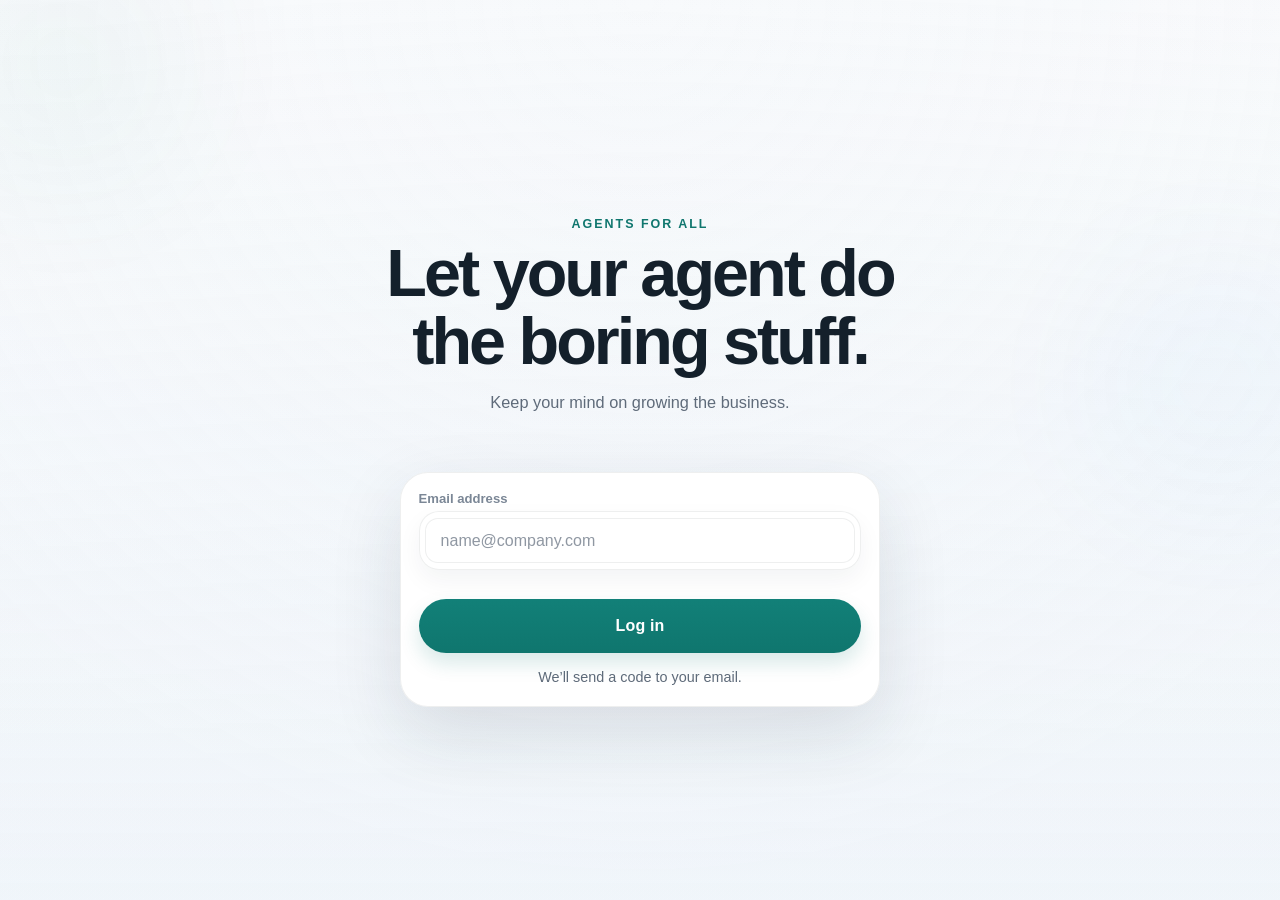
==== index.html @ a1a27577 "add github pages landing page" ====
<!doctype html>
<html lang="en">
  <head>
    <meta charset="utf-8" />
    <meta name="viewport" content="width=device-width, initial-scale=1" />
    <meta http-equiv="refresh" content="0; url=./portal/" />
    <title>AgentsForAll Portal</title>
    <meta
      name="description"
      content="Open the AgentsForAll portal workspace."
    />
    <style>
      :root {
        color-scheme: light;
        --bg: #f4f0e8;
        --bg2: #edf6f5;
        --ink: #1f2937;
        --muted: #5b6472;
        --card: rgba(255, 255, 255, 0.86);
        --line: rgba(30, 41, 59, 0.12);
        --accent: #0f766e;
        --accent-ink: #ffffff;
        --shadow: 0 28px 60px rgba(15, 23, 42, 0.12);
      }

      * {
        box-sizing: border-box;
      }

      html,
      body {
        min-height: 100%;
        margin: 0;
      }

      body {
        display: grid;
        place-items: center;
        padding: 24px;
        font-family: ui-sans-serif, system-ui, -apple-system, BlinkMacSystemFont, "Segoe UI",
          sans-serif;
        color: var(--ink);
        background:
          radial-gradient(circle at top left, rgba(15, 118, 110, 0.18), transparent 34%),
          radial-gradient(circle at bottom right, rgba(245, 158, 11, 0.14), transparent 28%),
          linear-gradient(145deg, var(--bg), var(--bg2));
      }

      .card {
        width: min(100%, 42rem);
        border: 1px solid var(--line);
        border-radius: 28px;
        background: var(--card);
        box-shadow: var(--shadow);
        backdrop-filter: blur(14px);
        padding: clamp(1.5rem, 4vw, 2.5rem);
      }

      .eyebrow {
        margin: 0 0 0.75rem;
        text-transform: uppercase;
        letter-spacing: 0.18em;
        font-size: 0.75rem;
        color: var(--accent);
        font-weight: 800;
      }

      h1 {
        margin: 0;
        font-size: clamp(2rem, 5vw, 3.5rem);
        line-height: 0.98;
        letter-spacing: -0.05em;
      }

      p {
        margin: 1rem 0 0;
        font-size: 1rem;
        line-height: 1.65;
        color: var(--muted);
        max-width: 34rem;
      }

      .actions {
        display: flex;
        flex-wrap: wrap;
        gap: 0.75rem;
        margin-top: 1.6rem;
      }

      .button {
        display: inline-flex;
        align-items: center;
        justify-content: center;
        min-height: 3rem;
        padding: 0.85rem 1.15rem;
        border-radius: 999px;
        border: 1px solid transparent;
        text-decoration: none;
        font-weight: 700;
        font-size: 0.96rem;
        transition:
          transform 160ms ease,
          box-shadow 160ms ease,
          background 160ms ease,
          border-color 160ms ease;
      }

      .button.primary {
        color: var(--accent-ink);
        background: var(--accent);
        box-shadow: 0 18px 34px rgba(15, 118, 110, 0.22);
      }

      .button.secondary {
        color: var(--ink);
        border-color: var(--line);
        background: rgba(255, 255, 255, 0.75);
      }

      .button:hover,
      .button:focus-visible {
        transform: translateY(-1px);
      }

      .meta {
        margin-top: 1.2rem;
        font-size: 0.9rem;
        color: var(--muted);
      }
    </style>
    <script>
      window.location.replace("./portal/");
    </script>
  </head>
  <body>
    <main class="card">
      <p class="eyebrow">AgentsForAll</p>
      <h1>Opening the portal.</h1>
      <p>
        This GitHub Pages entry point sends you to the portal workspace where the client
        guidance editor and preview tools live.
      </p>
      <div class="actions">
        <a class="button primary" href="./portal/">Open Portal</a>
        <a class="button secondary" href="./portal/" rel="noopener">Go directly</a>
      </div>
      <p class="meta">
        If the redirect does not happen automatically, use the button above.
      </p>
    </main>
  </body>
</html>
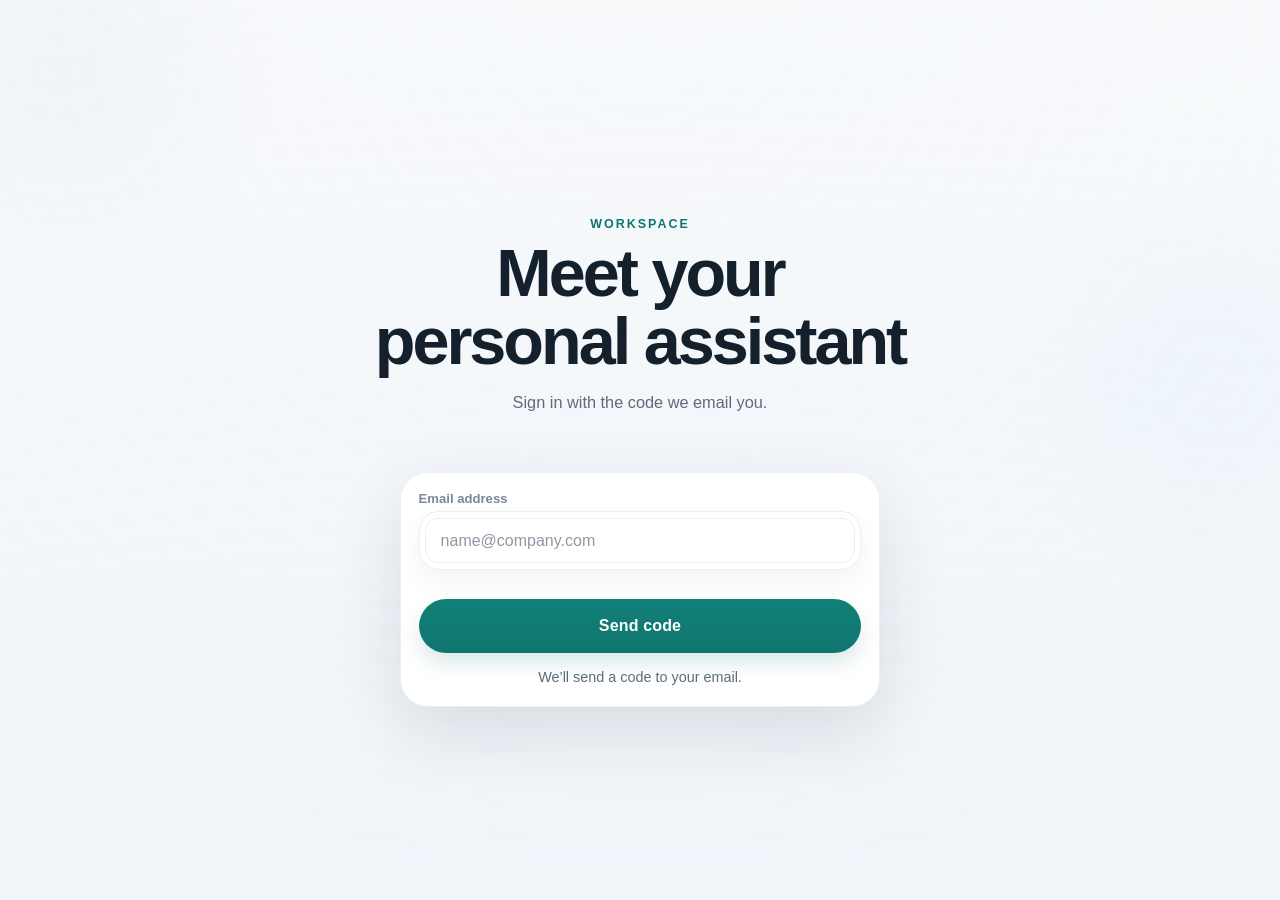
==== commit 37f1c552: "Add real portal otp backend" ====
--- a/index.html
+++ b/index.html
@@ -4,10 +4,10 @@
     <meta charset="utf-8" />
     <meta name="viewport" content="width=device-width, initial-scale=1" />
     <meta http-equiv="refresh" content="0; url=./portal/" />
-    <title>AgentsForAll Portal</title>
+    <title>Workspace Portal</title>
     <meta
       name="description"
-      content="Open the AgentsForAll portal workspace."
+      content="Open the portal workspace."
     />
     <style>
       :root {
@@ -134,7 +134,7 @@
   </head>
   <body>
     <main class="card">
-      <p class="eyebrow">AgentsForAll</p>
+      <p class="eyebrow">Workspace</p>
       <h1>Opening the portal.</h1>
       <p>
         This GitHub Pages entry point sends you to the portal workspace where the client
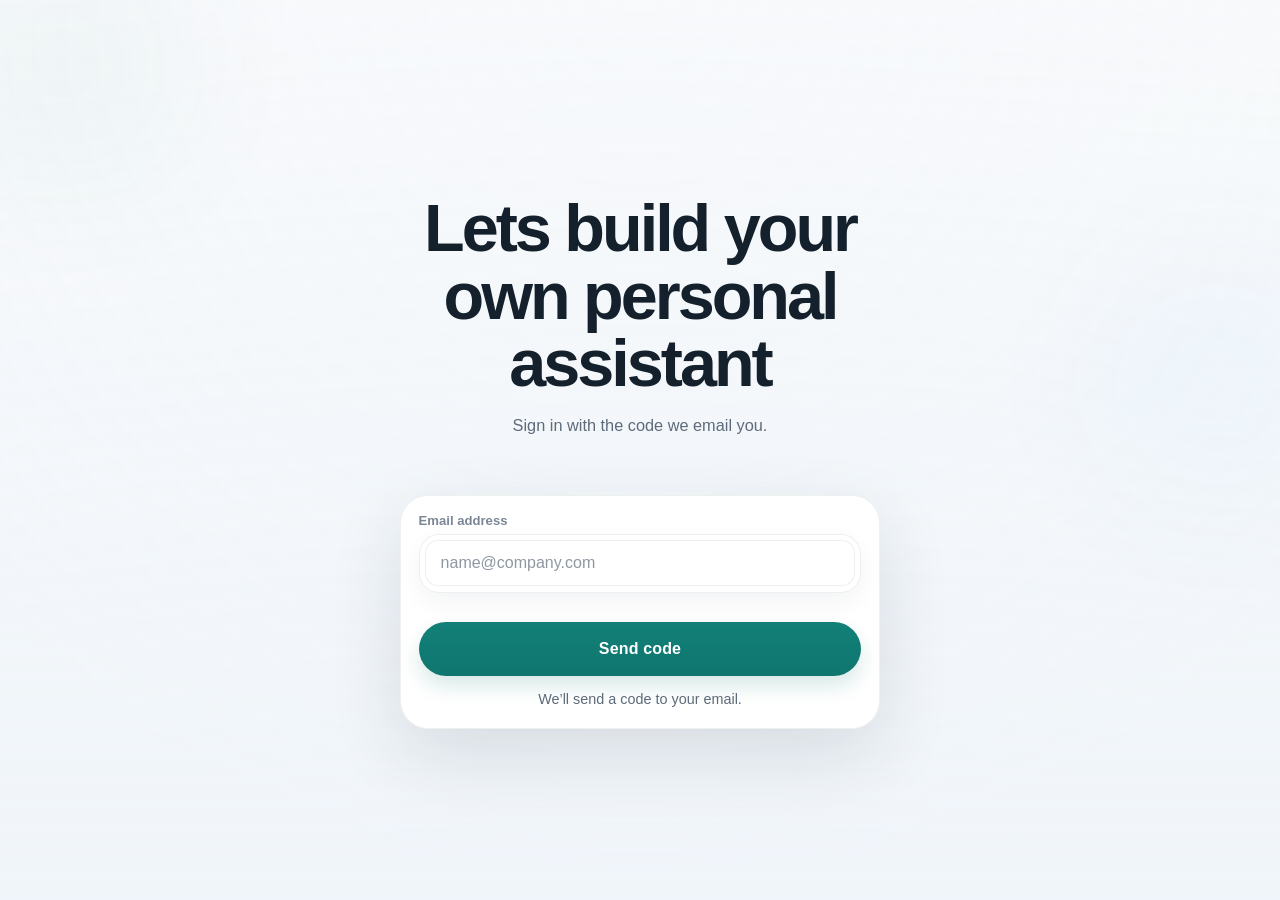
==== commit 25d67dbe: "Add Dor client and portal refresh" ====
--- a/index.html
+++ b/index.html
@@ -4,10 +4,10 @@
     <meta charset="utf-8" />
     <meta name="viewport" content="width=device-width, initial-scale=1" />
     <meta http-equiv="refresh" content="0; url=./portal/" />
-    <title>Workspace Portal</title>
+    <title>Assistyca Portal</title>
     <meta
       name="description"
-      content="Open the portal workspace."
+      content="Open the Assistyca portal."
     />
     <style>
       :root {
@@ -134,14 +134,14 @@
   </head>
   <body>
     <main class="card">
-      <p class="eyebrow">Workspace</p>
-      <h1>Opening the portal.</h1>
+      <p class="eyebrow">Assistyca</p>
+      <h1>Opening the Assistyca portal.</h1>
       <p>
-        This GitHub Pages entry point sends you to the portal workspace where the client
+        This GitHub Pages entry point sends you to the Assistyca portal where the client
         guidance editor and preview tools live.
       </p>
       <div class="actions">
-        <a class="button primary" href="./portal/">Open Portal</a>
+        <a class="button primary" href="./portal/">Open Assistyca</a>
         <a class="button secondary" href="./portal/" rel="noopener">Go directly</a>
       </div>
       <p class="meta">
